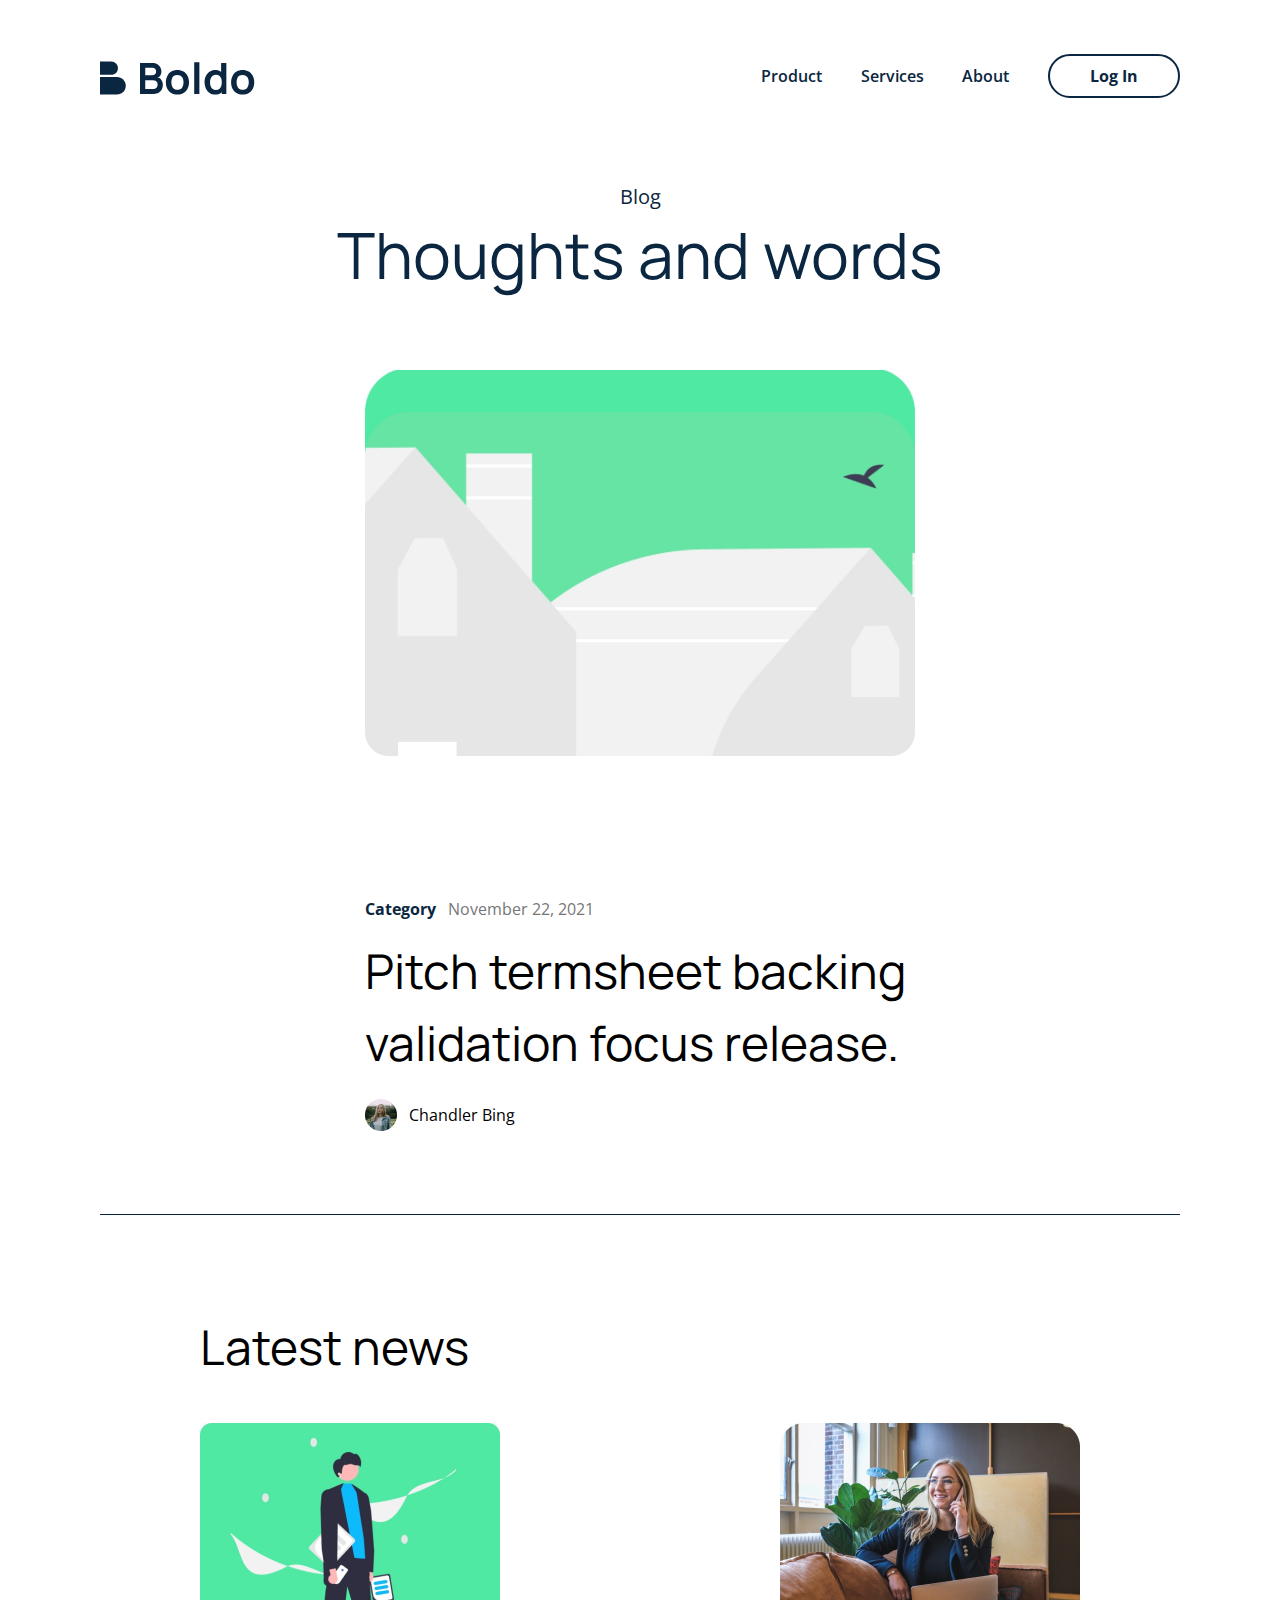
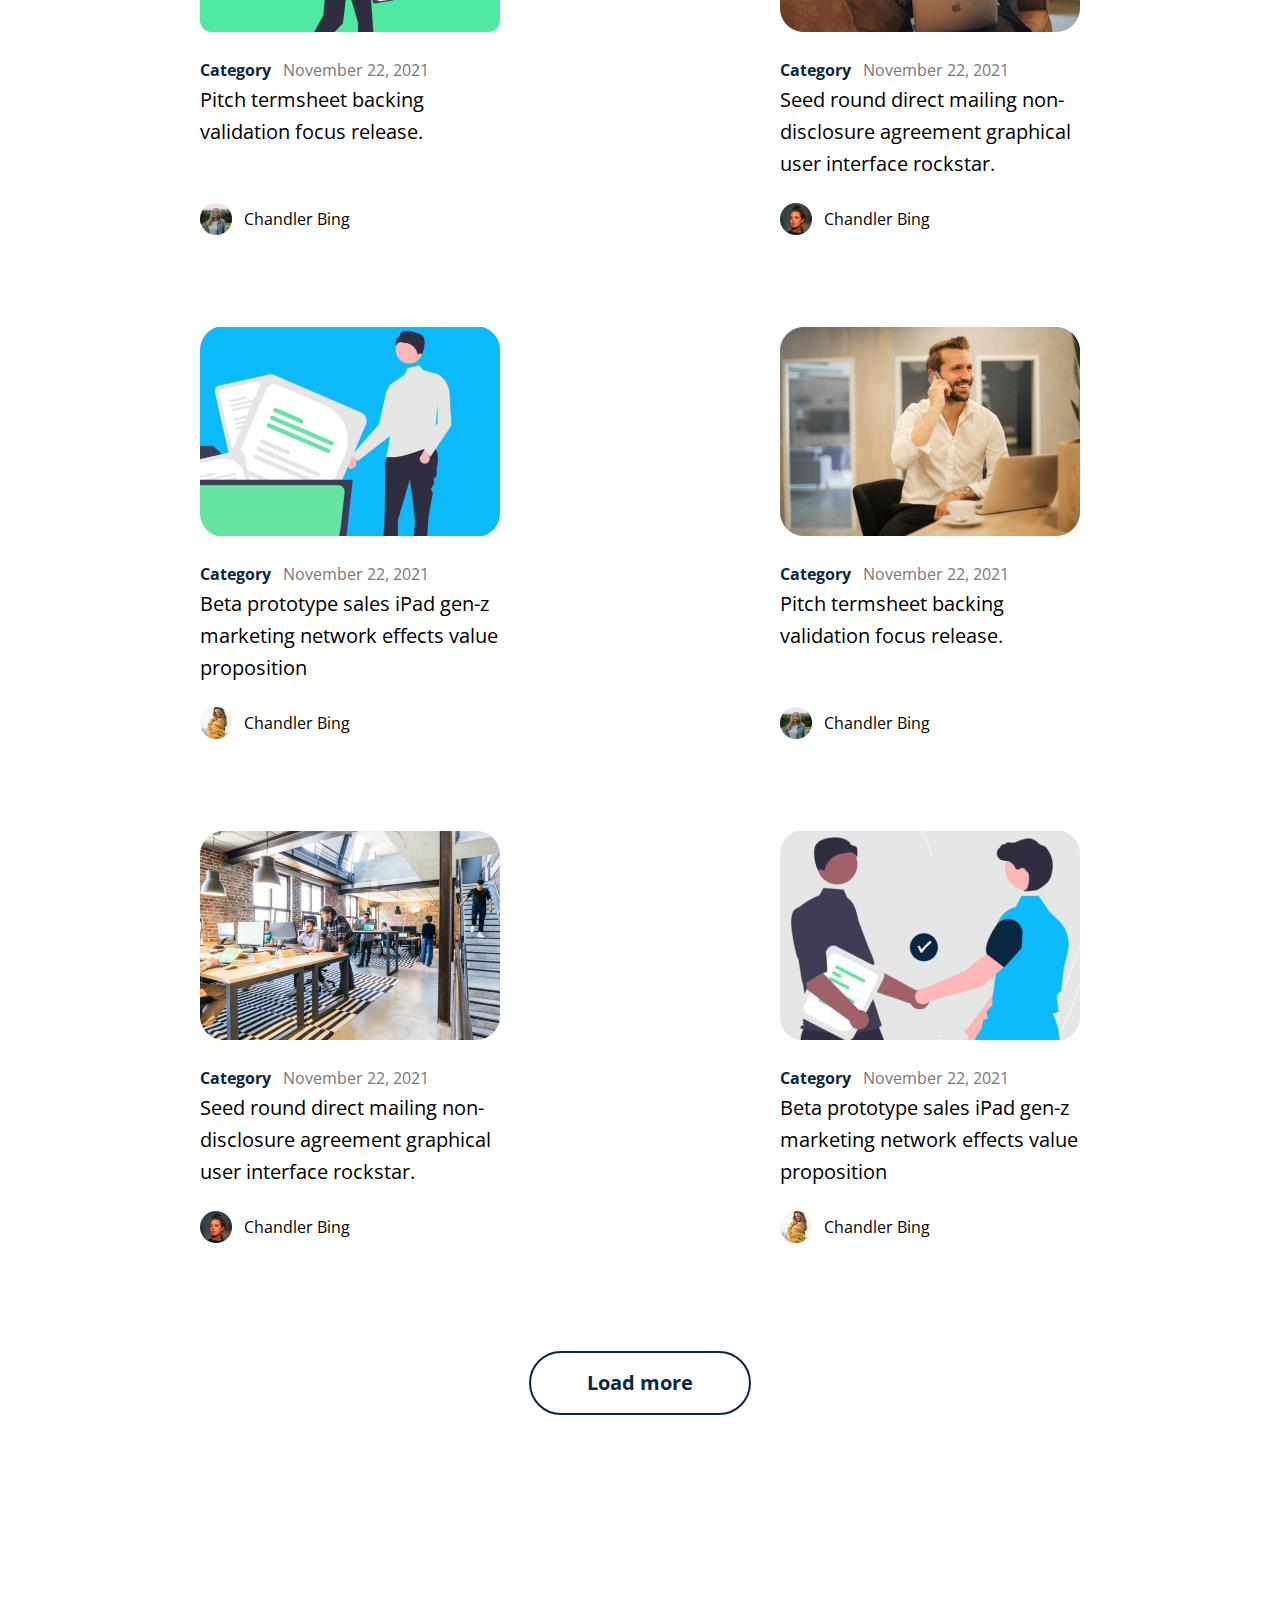
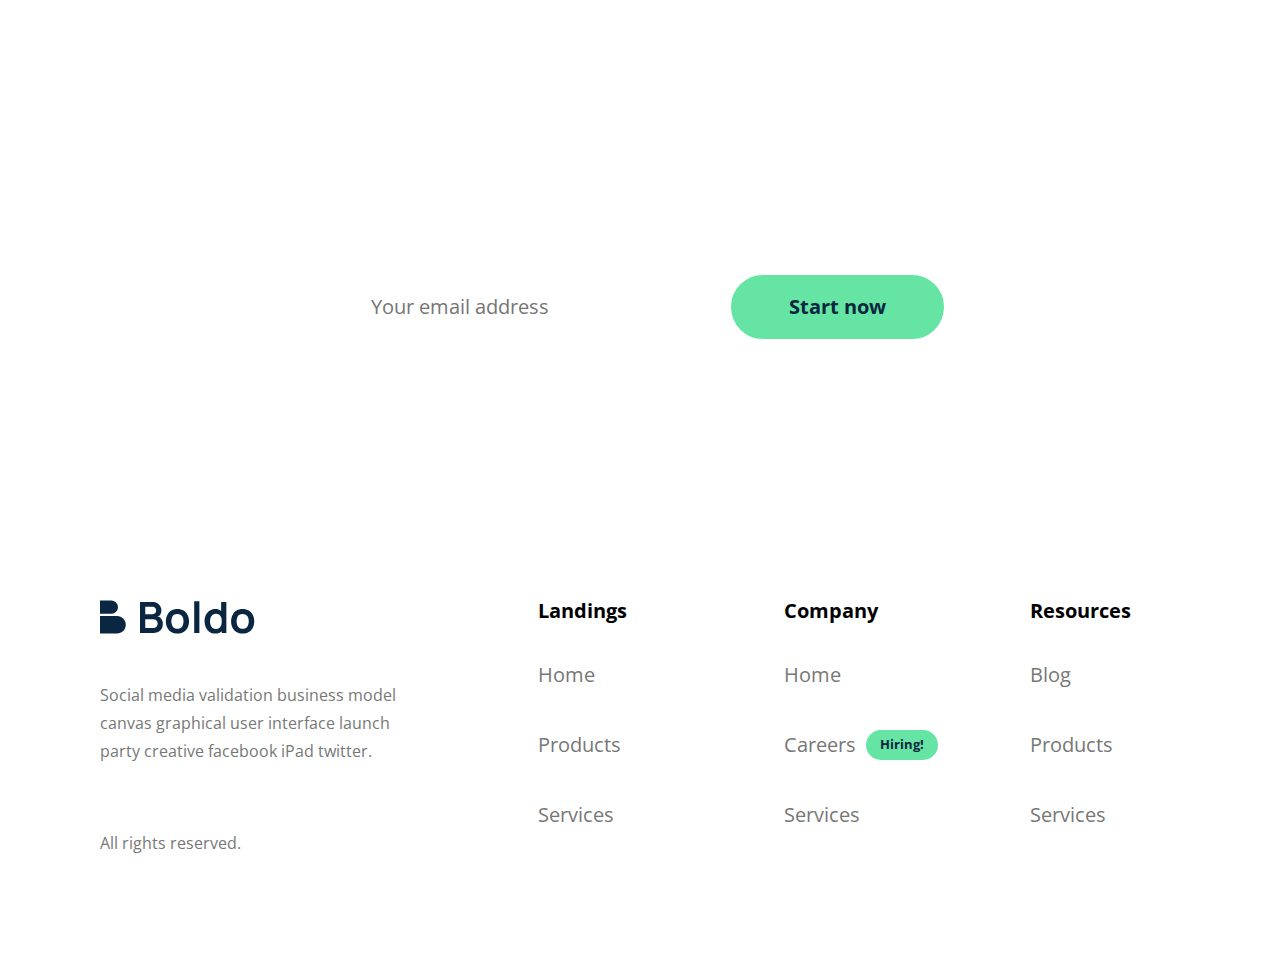
==== 1/index.html @ 30f288ae "done" ====
<!DOCTYPE html>
<html lang="en">
  <head>
    <meta charset="UTF-8" />
    <meta http-equiv="X-UA-Compatible" content="IE=edge" />
    <meta name="viewport" content="width=device-width, initial-scale=1.0" />
    <link rel="stylesheet" href="./style/style.css" />
    <link rel="preconnect" href="https://fonts.googleapis.com" />
    <link rel="preconnect" href="https://fonts.gstatic.com" crossorigin />
    <link
      href="https://fonts.googleapis.com/css2?family=Manrope&family=Open+Sans:wght@400;600;700&display=swap"
      rel="stylesheet"
    />
    <title>scand 1</title>
  </head>
  <body>
    <div class="wrapper">
      <header class="header">
        <a href="#">
          <svg
            class="logo"
            width="163"
            height="42"
            viewBox="0 0 163 42"
            fill="none"
            xmlns="http://www.w3.org/2000/svg"
          >
            <path
              d="M40.2025 38V6.86H52.5504C54.6553 6.86 56.378 7.28529 57.7188 8.13587C59.074 8.97204 60.0759 10.0461 60.7247 11.358C61.3878 12.6699 61.7194 14.0251 61.7194 15.4235C61.7194 17.1391 61.3086 18.5952 60.4868 19.7917C59.6795 20.9883 58.5766 21.7957 57.1782 22.2137V21.1325C59.1388 21.5794 60.6238 22.5093 61.6329 23.9221C62.6565 25.335 63.1683 26.9424 63.1683 28.7445C63.1683 30.5898 62.8151 32.2045 62.1087 33.5885C61.4023 34.9725 60.3498 36.0537 58.9514 36.8322C57.5674 37.6107 55.8518 38 53.8047 38H40.2025ZM45.479 33.0911H53.1559C54.0642 33.0911 54.8787 32.9109 55.5996 32.5505C56.3204 32.1757 56.8826 31.6567 57.2863 30.9935C57.7044 30.3159 57.9134 29.5158 57.9134 28.5931C57.9134 27.757 57.7332 27.0073 57.3728 26.3441C57.0124 25.681 56.4862 25.1547 55.7942 24.7655C55.1022 24.3618 54.2732 24.16 53.3073 24.16H45.479V33.0911ZM45.479 19.2944H52.4855C53.2352 19.2944 53.9056 19.1502 54.4967 18.8619C55.0878 18.5735 55.5563 18.1482 55.9023 17.586C56.2483 17.0237 56.4213 16.3317 56.4213 15.51C56.4213 14.4287 56.0753 13.5277 55.3833 12.8069C54.6913 12.086 53.7254 11.7256 52.4855 11.7256H45.479V19.2944ZM77.8023 38.6488C75.4668 38.6488 73.4269 38.1225 71.6825 37.0701C69.9381 36.0177 68.5829 34.5688 67.617 32.7235C66.6655 30.8637 66.1897 28.7301 66.1897 26.3225C66.1897 23.8717 66.6799 21.7236 67.6602 19.8782C68.6406 18.0329 70.0029 16.5912 71.7473 15.5532C73.4918 14.5152 75.5101 13.9962 77.8023 13.9962C80.1523 13.9962 82.1994 14.5225 83.9438 15.5749C85.6883 16.6273 87.0434 18.0834 88.0093 19.9431C88.9753 21.7885 89.4582 23.9149 89.4582 26.3225C89.4582 28.7445 88.9681 30.8854 87.9877 32.7451C87.0218 34.5905 85.6666 36.0393 83.9222 37.0917C82.1778 38.1297 80.1378 38.6488 77.8023 38.6488ZM77.8023 33.7615C79.8783 33.7615 81.4209 33.0695 82.4301 31.6855C83.4393 30.3015 83.9438 28.5138 83.9438 26.3225C83.9438 24.0591 83.4321 22.257 82.4085 20.9162C81.3849 19.5611 79.8495 18.8835 77.8023 18.8835C76.4039 18.8835 75.2506 19.2007 74.3423 19.835C73.4485 20.4549 72.7853 21.3271 72.3528 22.4516C71.9203 23.5617 71.7041 24.852 71.7041 26.3225C71.7041 28.5859 72.2159 30.3952 73.2395 31.7504C74.2775 33.0911 75.7984 33.7615 77.8023 33.7615ZM94.6553 38V6.21125H99.8669V38H94.6553ZM115.708 38.6488C113.56 38.6488 111.686 38.1081 110.086 37.0269C108.486 35.9456 107.246 34.4751 106.366 32.6154C105.487 30.7556 105.047 28.658 105.047 26.3225C105.047 23.9582 105.487 21.8533 106.366 20.008C107.26 18.1482 108.522 16.685 110.151 15.6181C111.78 14.5369 113.697 13.9962 115.903 13.9962C118.123 13.9962 119.983 14.5369 121.482 15.6181C122.996 16.685 124.142 18.1482 124.921 20.008C125.699 21.8677 126.088 23.9726 126.088 26.3225C126.088 28.6436 125.699 30.7412 124.921 32.6154C124.142 34.4751 122.981 35.9456 121.439 37.0269C119.896 38.1081 117.986 38.6488 115.708 38.6488ZM116.508 33.9777C117.907 33.9777 119.031 33.6606 119.882 33.0262C120.747 32.3775 121.374 31.4765 121.763 30.3231C122.167 29.1698 122.369 27.8362 122.369 26.3225C122.369 24.7943 122.167 23.4608 121.763 22.3219C121.374 21.1685 120.761 20.2747 119.925 19.6404C119.089 18.9916 118.008 18.6672 116.681 18.6672C115.283 18.6672 114.13 19.0132 113.221 19.7052C112.313 20.3828 111.643 21.3055 111.21 22.4732C110.778 23.6266 110.562 24.9097 110.562 26.3225C110.562 27.7497 110.771 29.0472 111.189 30.215C111.621 31.3683 112.277 32.2838 113.157 32.9614C114.036 33.639 115.153 33.9777 116.508 33.9777ZM122.369 38V21.6082H121.72V6.86H126.975V38H122.369ZM143.353 38.6488C141.018 38.6488 138.978 38.1225 137.233 37.0701C135.489 36.0177 134.134 34.5688 133.168 32.7235C132.216 30.8637 131.74 28.7301 131.74 26.3225C131.74 23.8717 132.231 21.7236 133.211 19.8782C134.191 18.0329 135.554 16.5912 137.298 15.5532C139.043 14.5152 141.061 13.9962 143.353 13.9962C145.703 13.9962 147.75 14.5225 149.495 15.5749C151.239 16.6273 152.594 18.0834 153.56 19.9431C154.526 21.7885 155.009 23.9149 155.009 26.3225C155.009 28.7445 154.519 30.8854 153.538 32.7451C152.573 34.5905 151.217 36.0393 149.473 37.0917C147.729 38.1297 145.689 38.6488 143.353 38.6488ZM143.353 33.7615C145.429 33.7615 146.972 33.0695 147.981 31.6855C148.99 30.3015 149.495 28.5138 149.495 26.3225C149.495 24.0591 148.983 22.257 147.959 20.9162C146.936 19.5611 145.4 18.8835 143.353 18.8835C141.955 18.8835 140.801 19.2007 139.893 19.835C138.999 20.4549 138.336 21.3271 137.904 22.4516C137.471 23.5617 137.255 24.852 137.255 26.3225C137.255 28.5859 137.767 30.3952 138.79 31.7504C139.828 33.0911 141.349 33.7615 143.353 33.7615Z"
              fill="#0A2640"
            />
            <path
              d="M0 21H17.0678C21.9511 21 25.9099 24.9587 25.9099 29.8421C25.9099 34.7255 21.9511 38.6842 17.0678 38.6842H0V21Z"
              fill="#0A2640"
            />
            <path
              d="M0 5.52637H11.3927C15.0552 5.52637 18.0243 8.49543 18.0243 12.1579C18.0243 15.8205 15.0552 18.7895 11.3927 18.7895H0V5.52637Z"
              fill="#0A2640"
            />
          </svg>
        </a>
        <nav class="header_menu">
          <ul class="header_menu_list">
            <li class="header_menu_item"><a href="#">Product</a></li>
            <li class="header_menu_item"><a href="#">Services</a></li>
            <li class="header_menu_item"><a href="#">About</a></li>
            <li class="header_menu_item"><button>Log In</button></li>
          </ul>
        </nav>
      </header>
      <main class="pages">
        <section class="main_page">
          <div class="heading">
            <h5 class="blog">Blog</h5>
            <h1 class="theme">Thoughts and words</h1>
          </div>
          <div class="container">
            <div class="picked_news_container _img">
              <img
                src="./assets/picked_news.jpg"
                class="picked_news"
                alt="picked"
              />
            </div>
            <div class="content_container">
              <div class="news_header">
                <h2 class="category">Category</h2>
                <h2 class="date">November 22, 2021</h2>
              </div>

              <h1 class="main_news">
                Pitch termsheet backing validation focus release.
              </h1>

              <div class="author">
                <div class="author_pic _img">
                  <img src="./assets/picked_author.jpg" alt="author" />
                </div>
                <h6 class="author_name">Chandler Bing</h6>
              </div>
            </div>
          </div>
        </section>
        <hr />
        <section class="latest_news">
          <div class="latest_news_wrapper">
            <h3>Latest news</h3>
            <div class="news_container">
              <div class="news_item">
                <div class="news_pic _img">
                  <img src="./assets/news1.jpg" alt="news1" />
                </div>
                <div class="news_header">
                  <h2 class="category">Category</h2>
                  <h2 class="date">November 22, 2021</h2>
                </div>
                <p class="contents">
                  Pitch termsheet backing validation focus release.
                </p>
                <div class="author">
                  <div class="author_pic _img">
                    <img src="./assets/picked_author.jpg" alt="author" />
                  </div>
                  <h6 class="author_name">Chandler Bing</h6>
                </div>
              </div>
              <div class="news_item">
                <div class="news_pic _img">
                  <img src="./assets/news2.jpg" alt="news2" />
                </div>
                <div class="news_header">
                  <h2 class="category">Category</h2>
                  <h2 class="date">November 22, 2021</h2>
                </div>
                <p class="contents">
                  Seed round direct mailing non-disclosure agreement graphical
                  user interface rockstar.
                </p>
                <div class="author">
                  <div class="author_pic _img">
                    <img src="./assets/author2.jpg" alt="author" />
                  </div>
                  <h6 class="author_name">Chandler Bing</h6>
                </div>
              </div>
              <div class="news_item">
                <div class="news_pic _img">
                  <img src="./assets/news3.jpg" alt="news3" />
                </div>
                <div class="news_header">
                  <h2 class="category">Category</h2>
                  <h2 class="date">November 22, 2021</h2>
                </div>
                <p class="contents">
                  Beta prototype sales iPad gen-z marketing network effects
                  value proposition
                </p>
                <div class="author">
                  <div class="author_pic _img">
                    <img src="./assets/author3.jpg" alt="author" />
                  </div>
                  <h6 class="author_name">Chandler Bing</h6>
                </div>
              </div>
              <div class="news_item">
                <div class="news_pic _img">
                  <img src="./assets/news4.jpg" alt="news4" />
                </div>
                <div class="news_header">
                  <h2 class="category">Category</h2>
                  <h2 class="date">November 22, 2021</h2>
                </div>
                <p class="contents">
                  Pitch termsheet backing validation focus release.
                </p>
                <div class="author">
                  <div class="author_pic _img">
                    <img src="./assets/picked_author.jpg" alt="author" />
                  </div>
                  <h6 class="author_name">Chandler Bing</h6>
                </div>
              </div>
              <div class="news_item">
                <div class="news_pic _img">
                  <img src="./assets/news5.jpg" alt="news5" />
                </div>
                <div class="news_header">
                  <h2 class="category">Category</h2>
                  <h2 class="date">November 22, 2021</h2>
                </div>
                <p class="contents">
                  Seed round direct mailing non-disclosure agreement graphical
                  user interface rockstar.
                </p>
                <div class="author">
                  <div class="author_pic _img">
                    <img src="./assets/author2.jpg" alt="author" />
                  </div>
                  <h6 class="author_name">Chandler Bing</h6>
                </div>
              </div>
              <div class="news_item">
                <div class="news_pic _img">
                  <img src="./assets/news6.jpg" alt="news6" />
                </div>
                <div class="news_header">
                  <h2 class="category">Category</h2>
                  <h2 class="date">November 22, 2021</h2>
                </div>
                <p class="contents">
                  Beta prototype sales iPad gen-z marketing network effects
                  value proposition
                </p>
                <div class="author">
                  <div class="author_pic _img">
                    <img src="./assets/author3.jpg" alt="author" />
                  </div>
                  <h6 class="author_name">Chandler Bing</h6>
                </div>
              </div>
            </div>
            <button class="load_button">Load more</button>
          </div>
        </section>

        <section class="form">
          <h2>An enterprise template to ramp up your company website</h2>
          <form>
            <input type="email" placeholder="Your email address" />
            <input type="submit" value="Start now" />
          </form>
        </section>
      </main>
      <footer class="footer">
        <div class="text_container">
          <a href="#">
            <svg
              class="logo"
              width="163"
              height="42"
              viewBox="0 0 163 42"
              fill="none"
              xmlns="http://www.w3.org/2000/svg"
            >
              <path
                d="M40.2025 38V6.86H52.5504C54.6553 6.86 56.378 7.28529 57.7188 8.13587C59.074 8.97204 60.0759 10.0461 60.7247 11.358C61.3878 12.6699 61.7194 14.0251 61.7194 15.4235C61.7194 17.1391 61.3086 18.5952 60.4868 19.7917C59.6795 20.9883 58.5766 21.7957 57.1782 22.2137V21.1325C59.1388 21.5794 60.6238 22.5093 61.6329 23.9221C62.6565 25.335 63.1683 26.9424 63.1683 28.7445C63.1683 30.5898 62.8151 32.2045 62.1087 33.5885C61.4023 34.9725 60.3498 36.0537 58.9514 36.8322C57.5674 37.6107 55.8518 38 53.8047 38H40.2025ZM45.479 33.0911H53.1559C54.0642 33.0911 54.8787 32.9109 55.5996 32.5505C56.3204 32.1757 56.8826 31.6567 57.2863 30.9935C57.7044 30.3159 57.9134 29.5158 57.9134 28.5931C57.9134 27.757 57.7332 27.0073 57.3728 26.3441C57.0124 25.681 56.4862 25.1547 55.7942 24.7655C55.1022 24.3618 54.2732 24.16 53.3073 24.16H45.479V33.0911ZM45.479 19.2944H52.4855C53.2352 19.2944 53.9056 19.1502 54.4967 18.8619C55.0878 18.5735 55.5563 18.1482 55.9023 17.586C56.2483 17.0237 56.4213 16.3317 56.4213 15.51C56.4213 14.4287 56.0753 13.5277 55.3833 12.8069C54.6913 12.086 53.7254 11.7256 52.4855 11.7256H45.479V19.2944ZM77.8023 38.6488C75.4668 38.6488 73.4269 38.1225 71.6825 37.0701C69.9381 36.0177 68.5829 34.5688 67.617 32.7235C66.6655 30.8637 66.1897 28.7301 66.1897 26.3225C66.1897 23.8717 66.6799 21.7236 67.6602 19.8782C68.6406 18.0329 70.0029 16.5912 71.7473 15.5532C73.4918 14.5152 75.5101 13.9962 77.8023 13.9962C80.1523 13.9962 82.1994 14.5225 83.9438 15.5749C85.6883 16.6273 87.0434 18.0834 88.0093 19.9431C88.9753 21.7885 89.4582 23.9149 89.4582 26.3225C89.4582 28.7445 88.9681 30.8854 87.9877 32.7451C87.0218 34.5905 85.6666 36.0393 83.9222 37.0917C82.1778 38.1297 80.1378 38.6488 77.8023 38.6488ZM77.8023 33.7615C79.8783 33.7615 81.4209 33.0695 82.4301 31.6855C83.4393 30.3015 83.9438 28.5138 83.9438 26.3225C83.9438 24.0591 83.4321 22.257 82.4085 20.9162C81.3849 19.5611 79.8495 18.8835 77.8023 18.8835C76.4039 18.8835 75.2506 19.2007 74.3423 19.835C73.4485 20.4549 72.7853 21.3271 72.3528 22.4516C71.9203 23.5617 71.7041 24.852 71.7041 26.3225C71.7041 28.5859 72.2159 30.3952 73.2395 31.7504C74.2775 33.0911 75.7984 33.7615 77.8023 33.7615ZM94.6553 38V6.21125H99.8669V38H94.6553ZM115.708 38.6488C113.56 38.6488 111.686 38.1081 110.086 37.0269C108.486 35.9456 107.246 34.4751 106.366 32.6154C105.487 30.7556 105.047 28.658 105.047 26.3225C105.047 23.9582 105.487 21.8533 106.366 20.008C107.26 18.1482 108.522 16.685 110.151 15.6181C111.78 14.5369 113.697 13.9962 115.903 13.9962C118.123 13.9962 119.983 14.5369 121.482 15.6181C122.996 16.685 124.142 18.1482 124.921 20.008C125.699 21.8677 126.088 23.9726 126.088 26.3225C126.088 28.6436 125.699 30.7412 124.921 32.6154C124.142 34.4751 122.981 35.9456 121.439 37.0269C119.896 38.1081 117.986 38.6488 115.708 38.6488ZM116.508 33.9777C117.907 33.9777 119.031 33.6606 119.882 33.0262C120.747 32.3775 121.374 31.4765 121.763 30.3231C122.167 29.1698 122.369 27.8362 122.369 26.3225C122.369 24.7943 122.167 23.4608 121.763 22.3219C121.374 21.1685 120.761 20.2747 119.925 19.6404C119.089 18.9916 118.008 18.6672 116.681 18.6672C115.283 18.6672 114.13 19.0132 113.221 19.7052C112.313 20.3828 111.643 21.3055 111.21 22.4732C110.778 23.6266 110.562 24.9097 110.562 26.3225C110.562 27.7497 110.771 29.0472 111.189 30.215C111.621 31.3683 112.277 32.2838 113.157 32.9614C114.036 33.639 115.153 33.9777 116.508 33.9777ZM122.369 38V21.6082H121.72V6.86H126.975V38H122.369ZM143.353 38.6488C141.018 38.6488 138.978 38.1225 137.233 37.0701C135.489 36.0177 134.134 34.5688 133.168 32.7235C132.216 30.8637 131.74 28.7301 131.74 26.3225C131.74 23.8717 132.231 21.7236 133.211 19.8782C134.191 18.0329 135.554 16.5912 137.298 15.5532C139.043 14.5152 141.061 13.9962 143.353 13.9962C145.703 13.9962 147.75 14.5225 149.495 15.5749C151.239 16.6273 152.594 18.0834 153.56 19.9431C154.526 21.7885 155.009 23.9149 155.009 26.3225C155.009 28.7445 154.519 30.8854 153.538 32.7451C152.573 34.5905 151.217 36.0393 149.473 37.0917C147.729 38.1297 145.689 38.6488 143.353 38.6488ZM143.353 33.7615C145.429 33.7615 146.972 33.0695 147.981 31.6855C148.99 30.3015 149.495 28.5138 149.495 26.3225C149.495 24.0591 148.983 22.257 147.959 20.9162C146.936 19.5611 145.4 18.8835 143.353 18.8835C141.955 18.8835 140.801 19.2007 139.893 19.835C138.999 20.4549 138.336 21.3271 137.904 22.4516C137.471 23.5617 137.255 24.852 137.255 26.3225C137.255 28.5859 137.767 30.3952 138.79 31.7504C139.828 33.0911 141.349 33.7615 143.353 33.7615Z"
                fill="#0A2640"
              />
              <path
                d="M0 21H17.0678C21.9511 21 25.9099 24.9587 25.9099 29.8421C25.9099 34.7255 21.9511 38.6842 17.0678 38.6842H0V21Z"
                fill="#0A2640"
              />
              <path
                d="M0 5.52637H11.3927C15.0552 5.52637 18.0243 8.49543 18.0243 12.1579C18.0243 15.8205 15.0552 18.7895 11.3927 18.7895H0V5.52637Z"
                fill="#0A2640"
              />
            </svg>
          </a>
          <p class="about">
            Social media validation business model canvas graphical user
            interface launch party creative facebook iPad twitter.
          </p>
          <p class="rights">All rights reserved.</p>
        </div>
        <div class="footer_columns">
          <div class="footer_column">
            <h4 class="footer_label">Landings</h4>
            <nav>
              <ul>
                <li><a href="#">Home</a></li>
                <li><a href="#">Products</a></li>
                <li><a href="#">Services</a></li>
              </ul>
            </nav>
          </div>
          <div class="footer_column">
            <h4 class="footer_label">Company</h4>
            <nav>
              <ul>
                <li><a href="#">Home</a></li>
                <li>
                  <a href="#">Careers<span id="hiring">Hiring!</span></a>
                </li>
                <li><a href="#">Services</a></li>
              </ul>
            </nav>
          </div>
          <div class="footer_column">
            <h4 class="footer_label">Resources</h4>
            <nav>
              <ul>
                <li><a href="#">Blog</a></li>
                <li><a href="#">Products</a></li>
                <li><a href="#">Services</a></li>
              </ul>
            </nav>
          </div>
        </div>
      </footer>
    </div>
  </body>
</html>
---- 1/style/style.css ----
*,
*::before,
*::after {
  padding: 0;
  margin: 0;
  border: 0;
  box-sizing: border-box;
}
h1,
h2,
h3,
h4,
h5,
h6 {
  font-weight: inherit;
  font-size: inherit;
}
a {
  text-decoration: none;
}
ul,
ol,
li {
  list-style: none;
}
.wrapper {
  min-height: 100%;
  overflow: hidden;
  display: flex;
  flex-direction: column;
  padding: 56px 100px 0 100px;
}

hr {
  width: 100%;
  height: 1px;
  background: #0a2640;
  margin-bottom: 96px;
}

._img {
  position: relative;
}
._img img {
  position: absolute;
  width: 100%;
  height: 100%;
  top: 0;
  left: 0;
  object-fit: cover;
}
/*===============================HEADER=======================================*/

.logo {
  height: 41.999996185302734px;
  width: 162.21836853027344px;
}
.logo:hover {
  cursor: pointer;
}
.header {
  display: flex;
  flex-direction: row;
  width: 100%;
  justify-content: space-between;
}
.header_menu_list {
  display: flex;
  flex-direction: row;
  align-items: center;
  justify-content: space-between;
  height: 40px;
  width: 419px;
}

.header_menu_item > a {
  font-family: "Open Sans";
  font-style: normal;
  font-weight: 600;
  font-size: 16px;
  line-height: 175%;
  display: flex;
  align-items: center;
  color: #0a2640;
}

.header_menu_item > button {
  font-family: "Open Sans";
  font-style: normal;
  font-weight: 700;
  font-size: 16px;
  line-height: 150%;
  display: flex;
  align-items: center;
  color: #0a2640;
  padding: 8px 40px;
  border: 2px solid #0a2640;
  border-radius: 24px;
  background-color: inherit;
}
button:hover {
  cursor: pointer;
  background-color: #0a2640;
  color: #fff;
  transition: 0.3s ease;
}

/*====================================PAGES=====================================*/

/*====================================MAIN PAGE=====================================*/

.main_page {
  display: flex;
  flex-direction: column;
  justify-content: center;
  align-items: center;
  margin-bottom: 72px;
  width: 100%;
}
.heading {
  margin-top: 45px;
  margin-bottom: 40px;
  display: flex;
  flex-direction: column;
  justify-content: center;
  align-items: center;
  height: 183px;
  width: 888px;
}
.theme {
  font-family: "Manrope";
  font-style: normal;
  font-weight: 400;
  font-size: 64px;
  line-height: 131%;
  display: flex;
  align-items: center;
  text-align: center;
  color: #0a2640;
}
.blog {
  font-family: "Open Sans";
  font-style: normal;
  font-weight: 400;
  font-size: 20px;
  line-height: 160%;
  display: flex;
  align-items: center;
  color: #0a2640;
}

.main_page > .container {
  height: 386px;
  width: 100%;
  display: flex;
  flex-direction: row;
  align-items: center;
  justify-content: space-between;
}
.picked_news_container {
  width: 550px;
  height: 386px;
  border-radius: 24px;
}
.main_page > .container > .content_container {
  height: 247px;
  width: 550px;
}

.category {
  font-family: "Open Sans";
  font-style: normal;
  font-weight: 700;
  font-size: 16px;
  line-height: 175%;
  color: #0a2640;
}

.date {
  font-family: "Open Sans";
  font-style: normal;
  font-weight: 400;
  font-size: 16px;
  line-height: 175%;
  color: #777777;
}

.news_header {
  display: flex;
  flex-direction: row;
}

.category {
  margin-right: 12px;
}
.main_news {
  font-family: "Manrope";
  font-style: normal;
  font-weight: 400;
  font-size: 48px;
  line-height: 150%;
  color: #000000;
  margin-top: 12px;
  margin-bottom: 20px;
}

.author_pic {
  border-radius: 100%;
  width: 32px;
  height: 32px;
}
.author_name {
  font-family: "Open Sans";
  font-style: normal;
  font-weight: 400;
  font-size: 16px;
  line-height: 175%;
  color: #000000;
  margin-left: 12px;
}

.author {
  display: flex;
  flex-direction: row;
  align-items: center;
}

/*======================================================LATEST NEWS=============================*/

.latest_news_wrapper {
  padding: 0 100px;
  display: flex;
  flex-direction: column;
  justify-content: center;
  align-items: center;
}
.latest_news_wrapper > h3 {
  font-family: "Manrope";
  font-style: normal;
  font-weight: 400;
  font-size: 48px;
  line-height: 150%;
  width: 100%;
  text-align: left;
  margin-bottom: 40px;
}

.news_container {
  display: flex;
  flex-direction: row;
  flex-wrap: wrap;
  width: 100%;
  justify-content: space-between;
  gap: 80px 50px;
  margin-bottom: 96px;
}

.news_item {
  height: 424px;
  width: 300px;
  display: flex;
  flex-direction: column;
}

.news_pic {
  width: 300px;
  height: 209px;
  border-radius: 12px;
  margin-bottom: 24px;
}

.contents {
  height: 99px;
  width: 300px;
  font-family: "Open Sans";
  font-style: normal;
  font-weight: 400;
  font-size: 20px;
  line-height: 160%;
  color: #000000;
  margin-bottom: 20px;
}

.load_button {
  font-family: "Open Sans";
  font-style: normal;
  font-weight: 700;
  font-size: 20px;
  line-height: 140%;
  display: flex;
  align-items: center;
  color: #0a2640;
  padding: 16px 56px;
  border: 2px solid #0a2640;
  border-radius: 56px;
  background-color: inherit;
  margin-bottom: 124px;
}

/*======================================FORM====================================*/

.form {
  width: 100%;
  background: url("/assets/backgroundjpg.jpg");
  background-size: cover;
  background-repeat: no-repeat;
  border-radius: 12px;
  padding: 72px 242px;
  display: flex;
  flex-direction: column;
  align-items: center;
  justify-content: center;
  margin-bottom: 84px;
}

.form > h2 {
  font-family: "Manrope";
  font-style: normal;
  font-weight: 400;
  font-size: 48px;
  line-height: 150%;
  display: flex;
  align-items: center;
  text-align: center;
  color: #ffffff;
}
form {
  display: flex;
  flex-direction: row;
  justify-content: center;
  align-items: center;
  width: 100%;
  margin-top: 48px;
}

form > input[type="email"] {
  background: #ffffff;
  border: 2px solid #ffffff;
  border-radius: 240px;
  height: 56px;
  width: 370px;
  font-family: "Open Sans";
  font-style: normal;
  font-weight: 400;
  font-size: 20px;
  line-height: 160%;
  display: flex;
  align-items: center;
  text-align: center;
  color: #000000;
  padding: 12px 156px 12px 32px;
  margin-right: 24px;
}
input[type="email"]:hover {
  cursor: pointer;
  background: #d1d1d1;
  border: 2px solid #d1d1d1;

  transition: 0.3s ease;
}

form > input[type="submit"] {
  font-family: "Open Sans";
  font-style: normal;
  font-weight: 700;
  font-size: 20px;
  line-height: 140%;
  display: flex;
  align-items: center;
  color: #0a2640;
  background: #65e4a3;
  border: 2px solid #65e4a3;
  border-radius: 56px;
  display: flex;
  flex-direction: row;
  justify-content: center;
  align-items: center;
  padding: 16px 56px;
}

input[type="submit"]:hover {
  cursor: pointer;
  background: #368f61;
  border: 2px solid #368f61;
  color: #fff;

  transition: 0.3s ease;
}

/*=======================FOOTER========================================*/

.footer {
  display: flex;
  flex-direction: row;
  justify-content: space-between;
  padding: 100px 0;
  width: 100%;
}

.text_container {
  display: flex;
  flex-direction: column;
  width: 300px;
}

.about,
.rights {
  font-family: "Open Sans";
  font-style: normal;
  font-weight: 400;
  font-size: 16px;
  line-height: 175%;
  display: flex;
  align-items: center;
  color: #777777;
}

.about {
  margin-top: 40px;
  margin-bottom: 64px;
}

.footer_label {
  font-family: "Open Sans";
  font-style: normal;
  font-weight: 700;
  font-size: 20px;
  line-height: 160%;
  display: flex;
  align-items: center;
  color: #000000;
  margin-bottom: 32px;
}

.footer_columns {
  display: flex;
  flex-direction: row;
  justify-content: space-between;
  /* width: 642px; */
  gap: 96px;
}
.footer_column {
  width: 150px;
}
.footer_column > nav > ul > li > a {
  font-family: "Open Sans";
  font-style: normal;
  font-weight: 400;
  font-size: 20px;
  line-height: 160%;
  display: flex;
  align-items: center;
  color: #777777;
}

/* span {
  text-decoration: none;
} */

.footer_column > nav > ul {
  height: 172px;
  display: flex;
  flex-direction: column;
  justify-content: space-between;
}

#hiring {
  font-family: "Open Sans";
  font-style: normal;
  font-weight: 700;
  font-size: 13px;
  line-height: 215%;
  display: flex;
  align-items: center;
  color: #0a2640;

  height: 30px;
  width: 72px;
  border-radius: 120px;
  padding: 1px 14px 1px 14px;
  background: #65e4a3;
  margin-left: 10px;
}

a:hover {
  text-decoration: underline;
  transition: 0.3s ease;
}

/*==========================================================*/

@media (max-width: 1330px) {
  .main_page > .container {
    flex-direction: column;
    height: calc(386px * 2);
  }
}
@media (max-width: 1170px) {
  .footer_columns {
    gap: 20px;
  }
  .form {
    padding: 72px 100px;
  }
  #hiring {
    margin-left: 3px;
  }
}

@media (max-width: 1070px) {
  .footer {
    flex-direction: column;
  }
  .about {
    margin-bottom: 15px;
  }
  .rights {
    margin-bottom: 60px;
  }
  .load_button {
    margin-bottom: 60px;
  }
  .form {
    margin-bottom: 0;
  }
}
@media (max-width: 1050px) {
  .news_container {
    justify-content: center;
    align-items: center;
  }
}
@media (max-width: 920px) {
  .header_menu_list {
    flex-direction: column;
    align-items: end;
  }
  .header {
    margin-bottom: 120px;
  }
  .header_menu_item {
    margin: 10px;
  }
  .form {
    padding: 40px;
  }
}
@media (max-width: 840px) {
  form {
    flex-direction: column;
    align-items: start;
  }
  input {
    margin: 10px;
  }
}
@media (max-width: 760px) {
  .wrapper {
    padding: 36px 50px 0 50px;
  }
}
@media (max-width: 650px) {
  .theme {
    width: 400px;
    flex-wrap: wrap;
  }
  .header_menu_list {
    width: 130px;
  }
  .header_menu_item > button {
    padding: 6px 15px;
  }
  .header {
    margin-bottom: 150px;
  }
  .picked_news_container {
    width: 450px;
    height: calc(450 / 550 * 386px);
    border-radius: 24px;
  }
  .main_page > .container {
    height: 600px;
  }
  .main_news {
    width: 400px;
  }
  .content_container {
    justify-content: center;
  }
  .main_page > .container > .content_container {
    width: unset;
    margin-bottom: 50px;
  }
  .content_container > .news_header {
    margin-top: 20px;
  }
  hr {
    margin-bottom: 50px;
  }
  .latest_news_wrapper > h3 {
    text-align: center;
  }
  .news_container {
    margin-bottom: 40px;
  }
}

@media (max-width: 575px) {
  .footer_columns {
    flex-direction: column;
  }
  .footer_column > nav > ul {
    height: unset;
  }
  .footer_label {
    margin-bottom: 15px;
  }
  form > input[type="email"] {
    width: 270px;
    padding: 8px;
  }
  form > input[type="submit"] {
    padding: 8px 20px;
  }
  .latest_news_wrapper {
    padding: 0 20px;
  }
  .contents {
    margin-bottom: 2px;
  }
}

@media (max-width: 523px) {
  .load_button {
    padding: 10px 20px;
  }
  input[type="email"] {
    padding: unset;
    text-align: unset;
    /* align-items: start;
    justify-content: start; */
  }
  .heading {
    margin-top: 65px;
    margin-bottom: 65px;
  }
  .contents {
    height: unset;
  }
  .author {
    margin: 10px 0;
  }
  .news_container {
    gap: 20px;
  }
}

@media (max-width: 475px) {
  .picked_news_container {
    width: 350px;
    height: calc(350 / 550 * 386px);
    border-radius: 24px;
  }
  .main_news {
    width: 300px;
  }
  .main_page > .container > .content_container {
    height: unset;
  }
  .main_page > .container {
    height: unset;
  }
  form {
    margin-top: 10px;
  }
  .form {
    padding: 20px;
  }
  .form > h2 {
    font-size: 40px;
  }
  .main_page > .container > .content_container {
    margin-bottom: 0;
  }
  form > input[type="email"] {
    text-align: left;
    height: 40px;
  }
  form > input[type="submit"] {
    font-size: 18px;
  }
  .footer {
    padding: 50px 0;
  }
}

@media (max-width: 435px) {
  .form {
    padding: 10px;
  }
  form > input[type="email"] {
    width: 230px;
  }
  form {
    justify-content: center;
    align-items: center;
  }
  form > input[type="submit"],
  form > input[type="email"] {
    margin: 5px 0;
    text-align: center;
  }
}
@media (max-width: 380px) {
  .header {
    flex-direction: column;
    align-items: end;
  }
  .logo {
    margin: 20px 0;
  }
  .heading {
    margin-bottom: 20px;
  }
  .picked_news_container {
    width: 250px;
    height: calc(250 / 550 * 386px);
    border-radius: 24px;
  }
  .theme {
    font-size: 50px;
  }
  .main_news {
    font-size: 30px;
    width: 200px;
  }
  .main_page > .container > .content_container {
    align-items: center;
    justify-content: center;
  }
  .wrapper {
    padding: 10px;
  }
}

@media (max-width: 340px) {
  .theme {
    font-size: 40px;
    width: 200px;
  }
  .news_pic {
    width: 200px;
    height: calc(200 / 300 * 209px);
  }
  .news_item {
    justify-content: center;
    align-items: center;
    width: 250px;
    height: 500px;
  }
  .contents {
    width: 200px;
  }
  .news_header {
    flex-direction: column;
    align-items: center;
    margin-top: 0;
    margin-bottom: 20px;
  }
  .header {
    align-items: center;
  }
  .header_menu_list {
    align-items: center;
  }
  .text_container {
    width: unset;
  }
}
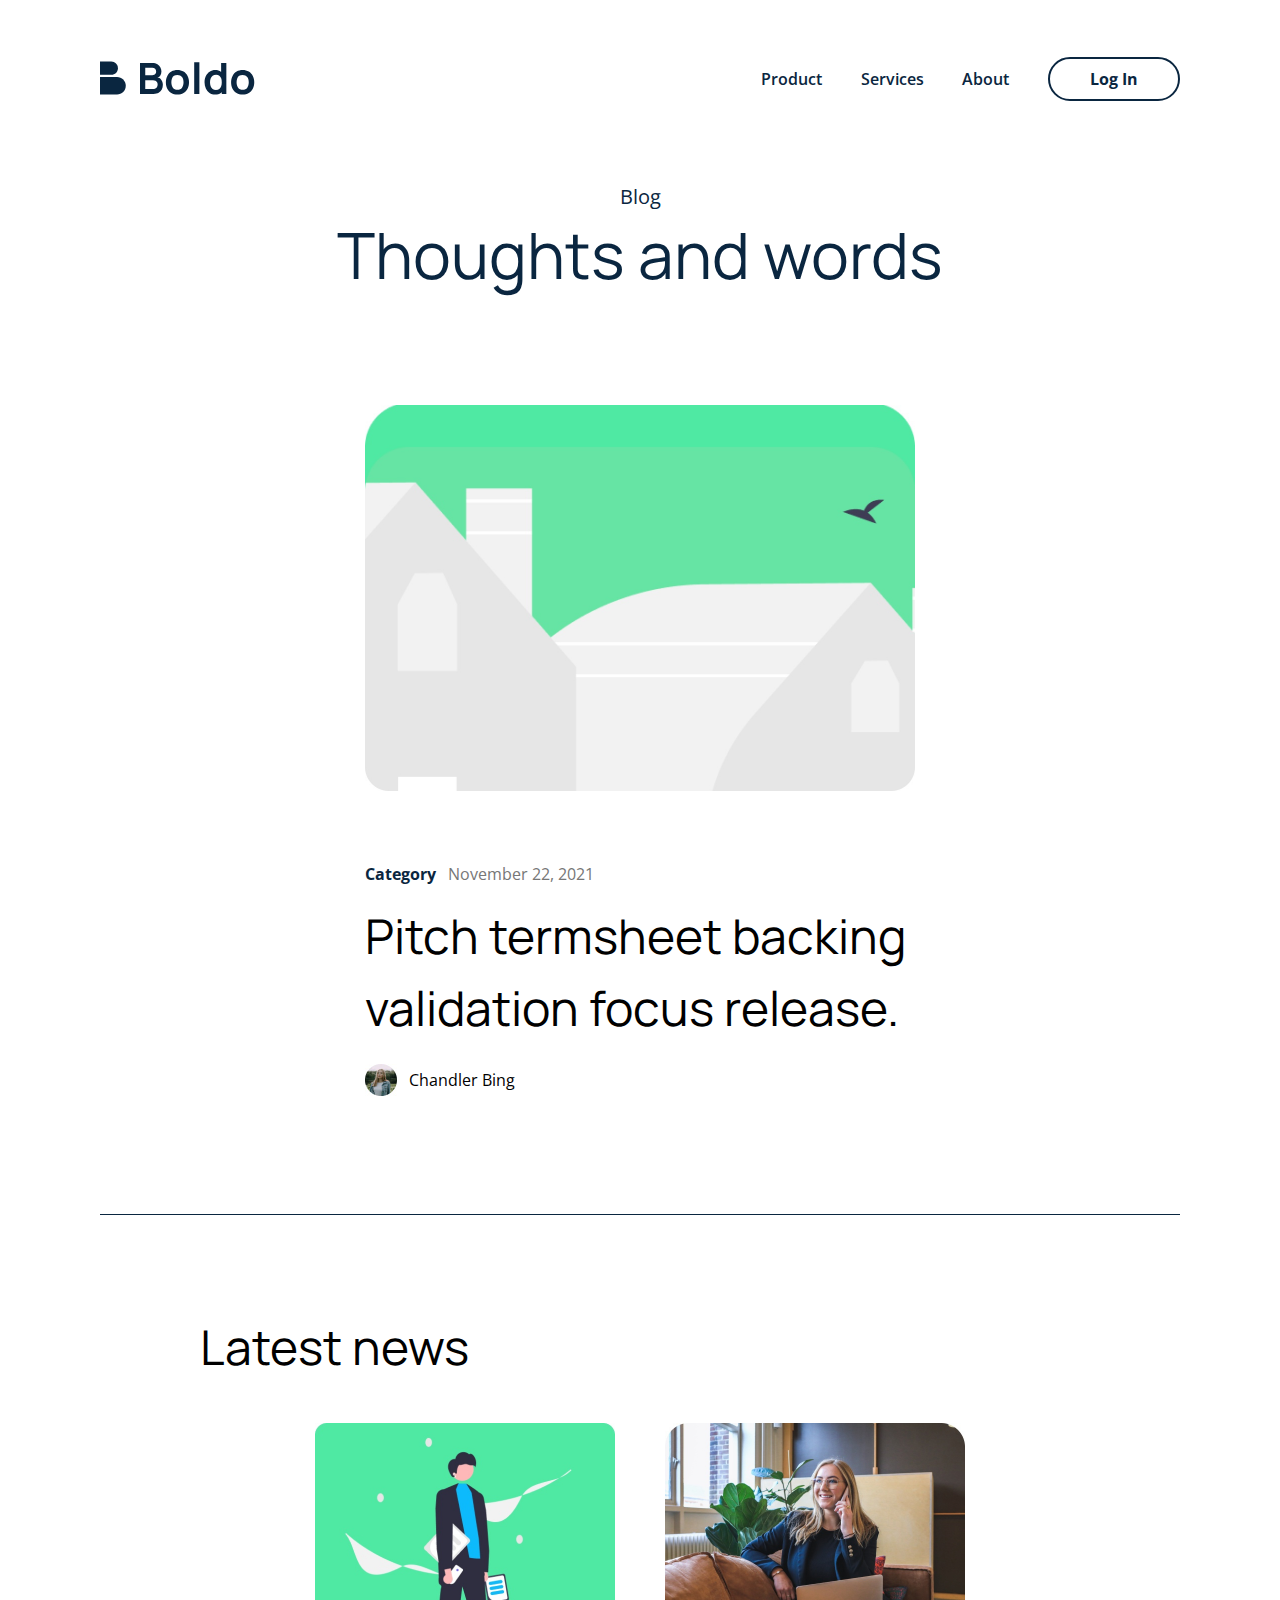
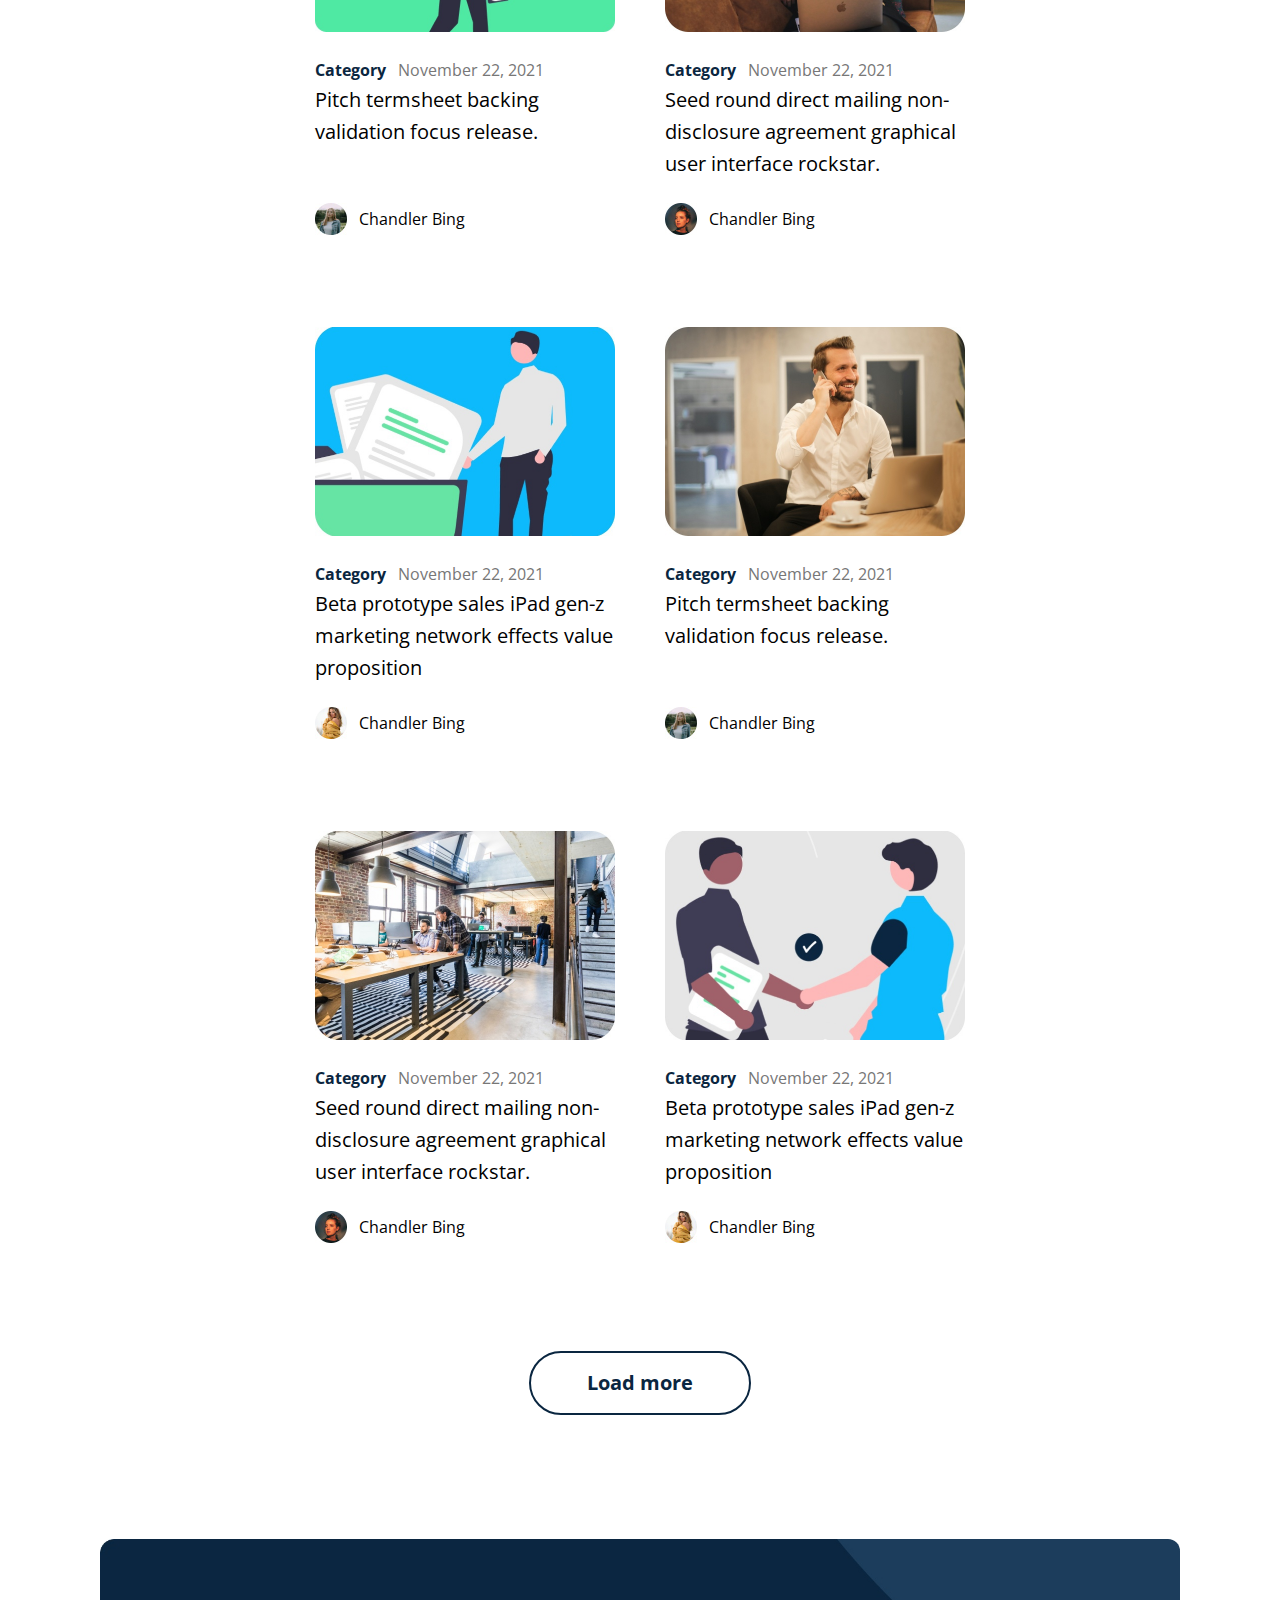
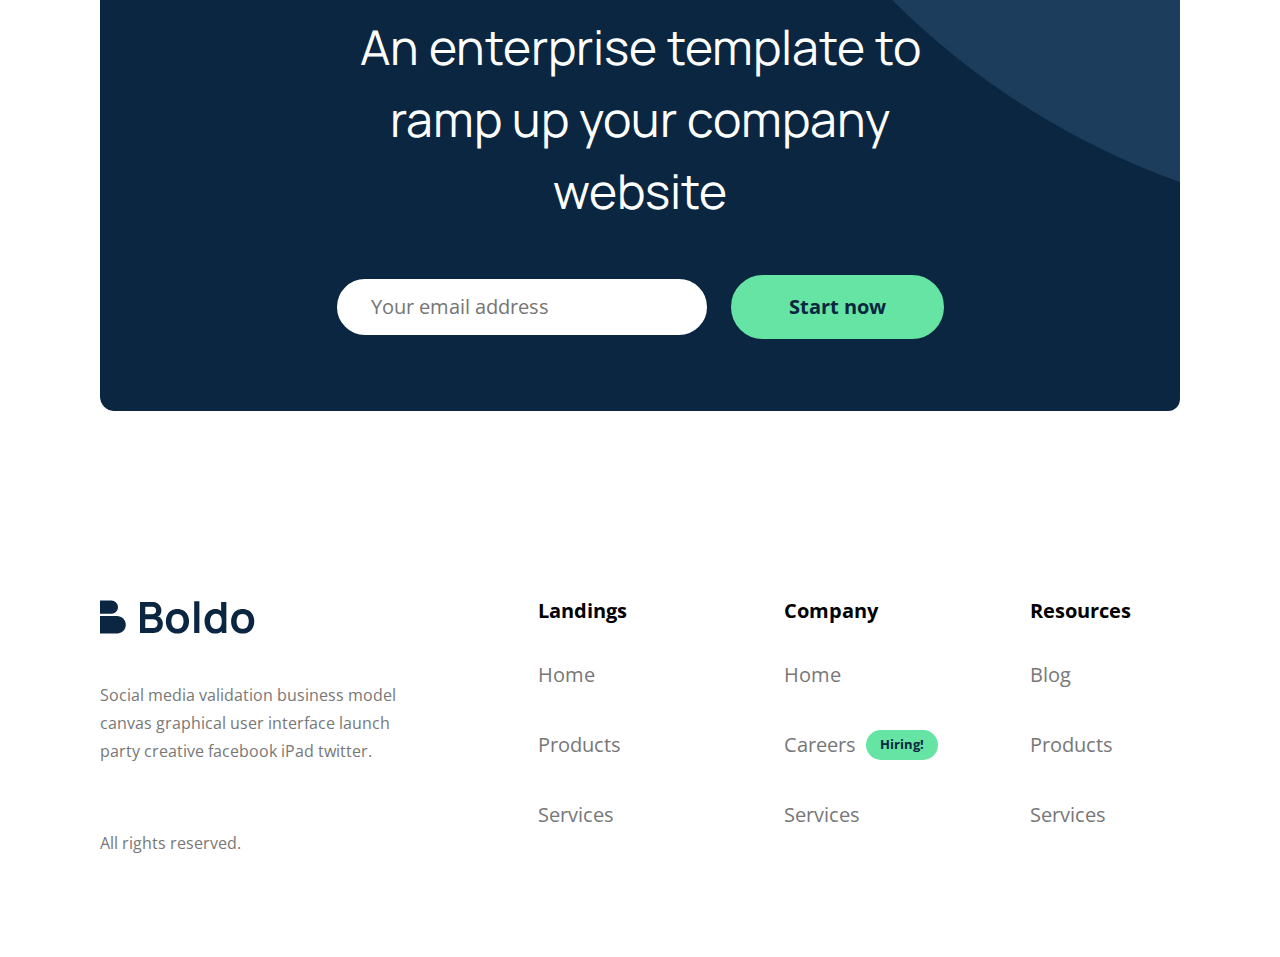
==== commit 44502d55: "small fixes" ====
--- a/1/index.html
+++ b/1/index.html
@@ -206,6 +206,7 @@
         <section class="form">
           <h2>An enterprise template to ramp up your company website</h2>
           <form>
+            <!-- <img id="form_bg" src="./assets/backgroundjpg.jpg" alt="bg" /> -->
             <input type="email" placeholder="Your email address" />
             <input type="submit" value="Start now" />
           </form>
--- a/1/style/style.css
+++ b/1/style/style.css
@@ -63,6 +63,7 @@
   flex-direction: row;
   width: 100%;
   justify-content: space-between;
+  align-items: center;
 }
 .header_menu_list {
   display: flex;
@@ -155,7 +156,7 @@
   display: flex;
   flex-direction: row;
   align-items: center;
-  justify-content: space-between;
+  justify-content: space-around;
 }
 .picked_news_container {
   width: 550px;
@@ -250,7 +251,7 @@
   flex-direction: row;
   flex-wrap: wrap;
   width: 100%;
-  justify-content: space-between;
+  justify-content: center;
   gap: 80px 50px;
   margin-bottom: 96px;
 }
@@ -301,7 +302,7 @@
 
 .form {
   width: 100%;
-  background: url("/assets/backgroundjpg.jpg");
+  background: url("../assets/backgroundjpg.jpg");
   background-size: cover;
   background-repeat: no-repeat;
   border-radius: 12px;
